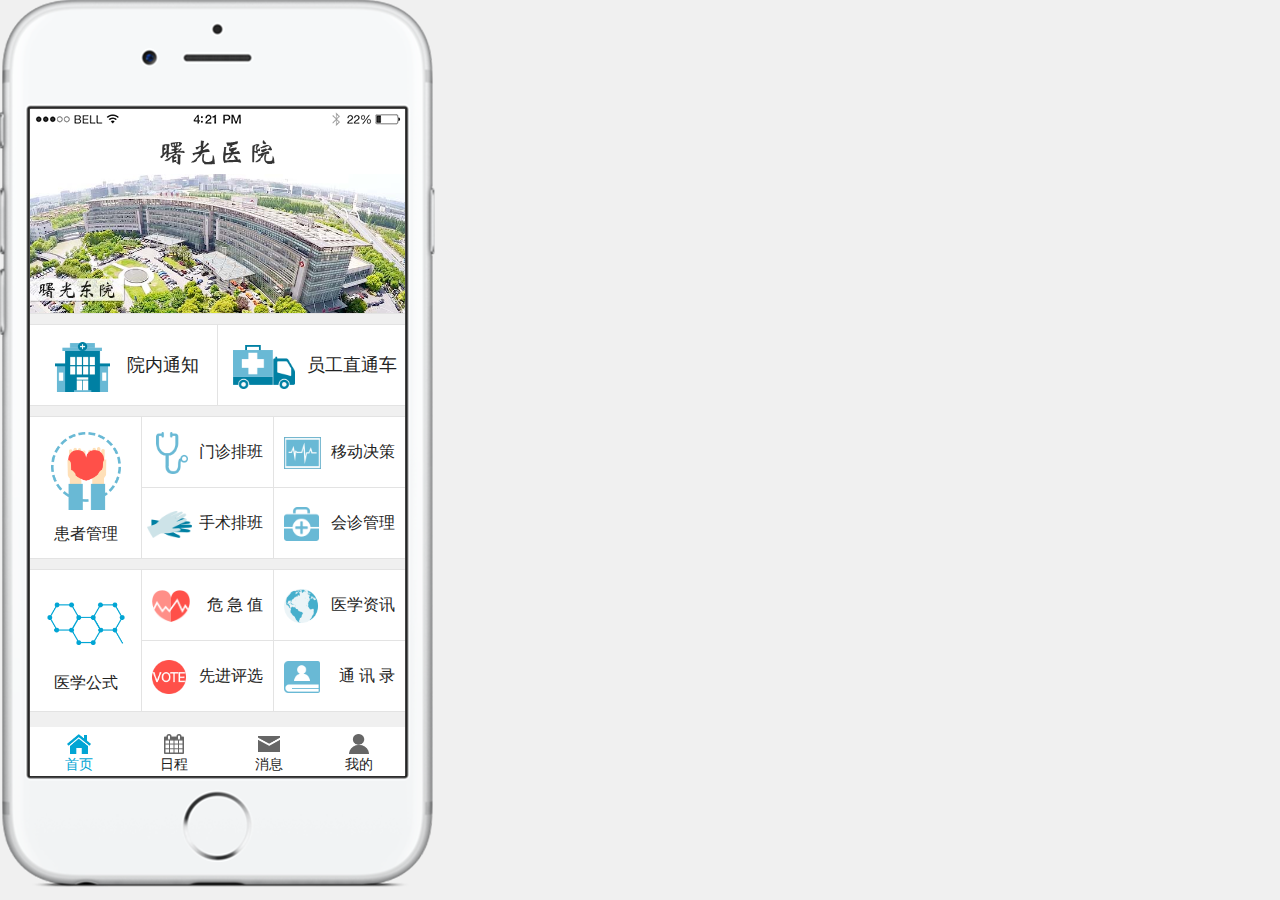
==== index.html @ 3bf9e7c7 "demo" ====
﻿<!doctype html> 
<html lang="en">
<head>
<meta charset='utf-8'>
 <title>曙光医生</title>
 <link rel="stylesheet" href="js/style.css" type='text/css'>
 <script type='text/javascript' src='js/jquery-1.10.1.min.js'></script>
 <script src='js/data.js'></script>
 <script src='js/scroll.js'></script>
 <script>
 window.onload=function(){ 	
  	$('.phone').on('mousedown',function(){return false;});
  	// ------ 消息页加载和滚动 ↓↓↓ ------
  	for(var i=0;i<message_data.length;i++){
  		var oLi=$('<li></li>');oLi.attr('class','ms').appendTo( $('#message_list') );
  		
  		var oP1=$('<p></p>'),oImg=$('<img/>'),oSpan_type=$('<span></span>'),oSpan_time=$('<span></span>');
  		if(message_data[i].type=='会诊消息'){ oImg.attr('src','img/03_message_icon.png').appendTo(oP1); }
  		oSpan_type.html(message_data[i].type).appendTo(oP1); oSpan_time.html(message_data[i].time).appendTo(oP1); 
  		oP1.appendTo(oLi); 

  		var oP2=$('<p></p>'),oSpan_content=$('<span></span>');
  		oSpan_content.html(message_data[i].content).appendTo(oP2);
  		oP2.appendTo(oLi);

  		var oP3=$('<p></p>'),oSpan_status=$('<span></span>'),oSpan_more=$('<span></span>');
  		oSpan_status.html(message_data[i].status).appendTo(oP3);oSpan_more.html(message_data[i].more).appendTo(oP3);
  		oP3.appendTo(oLi);
  	}
  	barScroll($('.bar').get(0),$('.barParent').get(0),$('#message_list').get(0),$('.refresh').get(0),0);
  	
  	// ------ 显示主页 ↓↓↓ ------
  	$('.page').not('#index').css('display','none');
  	$('#patientsBox').hover(function(){ $(this).css('opacity',0.8); },function(){ $(this).css('opacity',1); });

	// ------ Tab栏翻页 ↓↓↓ ------
  	var n=0;
  	var arrGrey=['img/01_tab_icon10.png','img/01_tab_icon20.png','img/01_tab_icon30.png','img/01_tab_icon40.png'];
  	var arrOn=['img/01_tab_icon1.png','img/01_tab_icon2.png','img/01_tab_icon3.png','img/01_tab_icon4.png'];
  	
  	$('.btnTab').hover(function(){ $(this).css('opacity',0.7); },function(){ $(this).css('opacity',1); });
  	$('.btnTab').click(function(){
  		$('.loading').css('display','none');$('.reload').css('display','none');
  		$('.page').eq(n).css('display','none');
  		$('#tab').find('div').eq(n).find('img').attr('src',arrGrey[n]); $('#tab').find('div').eq(n).find('p').css('color','#222');
  		n=$(this).index();
  		$('.page').eq(n).css('display','block');
  		$(this).find('img').attr('src',arrOn[n]); $(this).find('p').css('color','#01a5d4');
  	});
  	
  	// ------ 日历页网络不佳加载动效 ↓↓↓ ------
  	$('#tab').find('div').eq(1).click(function(){
  		$('.loading').css('display','block');setTimeout(function(){ $('.reload').css('display','block'); },500);
  		$('.reBtn').click(function(){
  			$('.reload').css('display','none');setTimeout(function(){ $('.loading').css('display','none'); },1000);
  		});
  	});

  	// ------ banner自动滚及手动滚 ↓↓↓ ------
  	var arrBanner=["img/01_index_banner1.jpg","img/01_index_banner2.jpg"];
  	var bannerBox=$('#banner').find('div');
  	var tm=null;
  	
  	bannerBox.width(375*arrBanner.length);
  	clearInterval(tm); tm=setInterval(bannerStyle,5000);
  	
  	bannerBox.get(0).onmousedown=function(ev){
  		var ev=ev||event;
  		var disX=ev.pageX,disL=$(this).position().left;
  		var onoff=true;
  		var downTime=Date.now();
  
  		clearInterval(tm);clearInterval(this.timer);
  		if(this.setCapture){this.setCapture();}
  		var _this=this;

  		document.onmousemove=function(ev){
  			var ev=ev||event;

			if(ev.pageX<disX){
				bannerBox.css('left',ev.pageX-disX+disL);
			}else{
				if(onoff){ onoff=false;bannerBox.find('img').eq(1).prependTo(bannerBox); }
				bannerBox.css('left',ev.pageX-disX+disL-375);
			}
  		}
  		document.onmouseup=function(ev){
  			var ev=ev||event;
  			document.onmousemove=null;document.onmouseup=null;if(_this.releaseCapture){_this.releaseCapture();}
  			
  			if(ev.pageX<disX){
  				if( disX-ev.pageX > $('#banner').width()/2 || Date.now()-downTime < 300 && disX-ev.pageX > 30 ){
  					bannerStyle(); 
  				}else{ startMove(bannerBox.get(0),{left:'0'},300,'easeIn'); }
  			}else{
  				if( ev.pageX-disX > $('#banner').width()/2 || Date.now()-downTime < 300 && ev.pageX-disX > 30 ){
  					startMove(bannerBox.get(0),{left:'0'},300,'easeIn'); 
  				}else{ bannerStyle(); }
  			}
  			clearInterval(tm);tm=setInterval(bannerStyle,5000);
  		}
  		return false;
  	}
  	function bannerStyle(){
  		startMove(bannerBox.get(0),{left:'-375'},300,'linear',function(){  bannerBox.find('img').eq(0).appendTo(bannerBox);bannerBox.css('left','0'); });
  	}
 }
 </script>
</head>

<body>

<div class='phone'>
	<div class='statusBar'></div>
	<div class='frame'>
		
		<!-- 主页 ↓↓↓ -->
	    <div id='index' class='page'>
			<div class='nav'><img src="img/01_index_SG.png"></div>
			<div class='main'>
				<div id='banner'><div><img src="img/01_index_banner1.JPG"><img src="img/01_index_banner2.jpg"></div></div>
				<div id='view1'>
					<div><img src="img/01_view101.png"><span>院内通知</span></div>
					<div><img src="img/01_view102.png"><span>员工直通车</span></div>
				</div>
				<div id='view2'>
					<div id='patientsBox'><a href="js/patients.html"><img src="img/01_view200.png"><br/><span>患者管理</span></a></div>
					<div>
						<div><img src="img/01_view201.png"><span>门诊排班</span></div>
						<div><img src="img/01_view202.png"><span>移动决策</span></div>
						<div><img src="img/01_view203.png"><span>手术排班</span></div>
						<div><img src="img/01_view204.png"><span>会诊管理</span></div>
					</div>
				</div>
				<div id='view3'>
					<div><img src="img/01_view300.png"><br/><span>医学公式</span></div>
					<div>
						<div><img src="img/01_view301.png"><span>危&nbsp急&nbsp值</span></div>
						<div><img src="img/01_view302.png"><span>医学资讯</span></div>
						<div><img src="img/01_view303.png"><span>先进评选</span></div>
						<div><img src="img/01_view304.png"><span>通&nbsp讯&nbsp录</span></div>
					</div>
				</div>
			</div>
		</div> 
		
		<!-- 日程页面 ↓↓↓ -->
		<div id='calendar' class='page' style='display:none'>
			<div class='nav'><span>日程</span></div>
			<div class='loading'><img src="img/00_loading2.gif"></div>
			<div class='reload'>
				<div>
					<img src=""><p>网络连接失败</p> <div class='reBtn'>重新加载</div>
				</div>
			</div>
			<div class='main'><span>暂无日程</span></div>
		</div>
		
		<!-- 消息页面 ↓↓↓ -->
		<div id='message' class='page'>
			<div class='nav'><span>消息</span><span>0条未读</span></div>
			<div class='main'>
				<div class='barParent'><div class='bar'></div></div>
				<ul id='message_list'> 
					<div class='refresh'><img src="img/00_refresh.png"><p>下拉刷新</p></div> 
				</ul>		
			</div>
		</div> 
		
		<!-- 我的页面 ↓↓↓ -->
		<div id='user' class='page' style='display:none'>
			<div class='nav'><span>我的</span></div>
			<div class='main'>
				<div id='pic'>
					<img src="img/04_user_pic.png">
					<p><span>工号：</span><span>8888</span></p>
					<p><span>姓名：</span><span>主任医生</span></p>
				</div>
				<div id='set'>
					<div><div><img src="img/04_user_icon1.png"></div><span>修改手势密码</span><img src="img/00_blue.png"></div>
					<div><div><img src="img/04_user_icon2.png"></div><span>修改登陆密码</span><img src="img/00_blue.png"></div>
					<div><div><img src="img/04_user_icon3.png"></div><span>检查版本更新</span><img src="img/00_blue.png"></div>
				</div>
				<div id='exit'><span>退出登录</span></div>
			</div>
		</div>
		
		<!-- Tab栏 ↓↓↓  -->
		<div id='tab'>
			<div class='btnTab'> <img src="img/01_tab_icon1.png"><p>首页</p> </div>
			<div class='btnTab'> <img src="img/01_tab_icon20.png"><p>日程</p> </div>
			<div class='btnTab'> <img src="img/01_tab_icon30.png"><p>消息</p> </div>
			<div class='btnTab'> <img src="img/01_tab_icon40.png"><p>我的</p> </div>
		</div>
	</div>
</div>

</body>
</html>
---- js/style.css ----
@keyframes arrowRotate{ from{transform:rotate(0deg);} to{transform:rotate(-180deg);} }
@keyframes backwordsRotate{ from{transform:rotate(-180deg);} to{transform:rotate(0deg);} }
*{margin:0;padding: 0;}
 body{background: #f0f0f0;}
 a{text-decoration: none;color:#222;}
 p,span{font-family:'黑体';color:#222;}
 ul{list-style: none;}

/*网络不佳动画样式 ↓↓↓ */ 
 .loading,.reload{width:375px;height:554px;position:absolute;top:50px;left:0;background: #f0f0f0;text-align: center;display: none;}
 .loading{line-height: 554px;z-index:15;}
 .loading img{width:30px;}
 .reload{z-index:20;}
 .reload>div{width:120px;margin:150px auto;}
 .reload>div>img{width:80px;height:80px;background: #ddd;}
 .reload>div>p{margin: 10px auto;color:#666;line-height: 16px;font-size: 14px;}
 .reload .reBtn{padding:4px 20px;border:1px solid #666;color:#444;border-radius:4px;width:70px;margin:20px auto;font-weight:200;font-size: 15px;cursor:pointer;}
 .reload .reBtn:hover{opacity: 0.7;}

/*滚动条样式 ↓↓↓ */ 
 .barParent{position: absolute;top:2px;width:8px;right:0;z-index: 5;}
 .bar{width:2px;border-radius:2px;background:black;position: absolute;right:3px;top:0;display: none;}

/*模拟刷新动画样式 ↓↓↓ */ 
 .refresh{position: absolute;top:-30px;width:100%;height:16px;}
 .refresh>img{position: absolute;height:16px;left:150px;}
 .refresh>p{position: absolute;height:16px;line-height:16px;font-size: 13px;font-weight: 300;left:180px;color:#444;}
 
/*手机背景样式 ↓↓↓ */
 .phone{width:435px;height:888px;background: url(../img/phone2.png) no-repeat;position: absolute;}
 .statusBar{width:375px;height:20px;background: url(../img/statusBar.png) no-repeat;position: absolute;top:109px;left:30px;}

/*框架样式 ↓↓↓ */
 .frame{width:375px;height:647px;background:#f0f0f0;position:absolute;top:129px;left:30px;}
 #index,#calendar,#message,#user{position: absolute;left:0;top:0;width:375px;height:598px;overflow: hidden;}
 .main{position: absolute;left:0;top:45px;width:100%;height:554px;}
/* #index{display:none;}*/
/* #calendar{display:none;}
 #message{display:none;} 
 #user{display:none;}*/

/*导航栏样式 ↓↓↓ */
 .nav,#tab{width:100%;background: white;position:absolute;left:0;}
 .nav{height:44px;top:0;text-align: center;line-height: 44px;z-index:3;font-size:19px;letter-spacing:2px;border-bottom: 1px solid #e3e3e3;font-weight:400;}
 #index .nav{border-bottom: 1px solid #fff;}
 #index .nav img{height:25px;vertical-align: middle;}
 #message .nav>span:last-child{position:absolute;right:5px;font-size:16px;letter-spacing:0px;}
 
/*主页样式 ↓↓↓ */
 #banner,#view1,#view2,#view3{width:100%;background: white;position: absolute;left:0;}
 #banner{height:139px;top:0;border-bottom: 1px solid #e3e3e3;overflow: hidden;cursor: pointer;}
 #banner>div{height:139px;position:absolute;top:0;left:0;}
 #banner img{width:375px;}
 
 #view1,#view2,#view3{border-top:1px solid #e3e3e3;border-bottom:1px solid #e3e3e3;background:#e3e3e3;}
 #view1 span,#view2 span,#view3 span,#tab p{font-family:'黑体';font-size:18px;color:#222;}
 #view1 span{margin-left:12px;}
 #view1{top:150px;height:80px;}
 #view1 div{height:80px;background:white;position: absolute;top:0;line-height: 80px;}
 #view1 div img{height:44px;vertical-align: middle;margin-left:15px;}
 #view1 div:first-child img{height:50px;margin-left: 25px;margin-right: 5px;}
 #view1 div:first-child{width:187px;left:0;}
 #view1 div:last-child{width:187px;right:0;}
 
 #view2{top:242px;height:141px;}
 #view3{top:395px;height:141px;}
 #view2>div,#view3>div{height:141px;position:absolute;top:0;}
 #view2>div:first-child,#view3>div:first-child{background: white;width:111px;left:0;text-align:center;}
 #view2>div:last-child,#view3>div:last-child{right:0;width:264px;}
 #view2>div:last-child div,#view3>div:last-child div{background: white;width:131px;height:70px;float:left;margin-left:1px;line-height: 70px;}
 #view2>div:last-child div:first-child,#view2>div:last-child div:nth-child(2),#view3>div:last-child div:first-child,#view3>div:last-child div:nth-child(2){margin-bottom: 1px;}
 /*view2,view3的白底样式 ↑↑ */
 #view2>div:first-child img{width:70px;margin-top:15px;margin-bottom:10px;}
 #view3>div:first-child img{width:78px;margin-top:32px;margin-bottom:24px;}
 #view2>div:first-child span,#view3>div:first-child span{font-size:16px;margin:auto;}
 #view2>div:last-child img,#view3>div:last-child img{height:32px;margin-left:10px;vertical-align: middle;}
 #view2>div:last-child div:nth-child(1) img{height:42px;margin-left:14px;}
 #view2>div:last-child div:nth-child(3) img{height:27px;margin-left:5px;}
 #view2>div:last-child div:nth-child(4) img{height:34px;}
 #view3>div:last-child div:nth-child(2) img,#view3>div:last-child div:nth-child(3) img{height:34px;}
 #view2>div:last-child span,#view3>div:last-child span{font-size:16px;float:right;margin-right:10px;}  

/*日程页面样式 ↓↓↓ */
 #calendar .main{text-align: center;}
 #calendar .main span{font-size:36px;color:#ccc;font-weight:200;display: block;margin-top:180px;}

/*消息页面样式 ↓↓↓ */ 
 #message .main{text-align:center;}
 #message .barParent{height:549px;}
 #message_list{width:100%;position: absolute;top:0;}
 .ms{width:350px;height:132px;background: white;border-radius:10px;margin:0 auto;margin-top:15px;line-height: 30px;border:1px solid #e3e3e3;}
 .ms p{width:330px;height:44px;margin:0 auto;text-align:left;border-bottom: 1px solid #e3e3e3;line-height: 44px;position: relative;}
 .ms p:last-child{border-bottom: none;}
 .ms img{height:22px;vertical-align: middle;margin-left:5px;}
 .ms p:first-child span{vertical-align: sub;}
 .ms p:first-child>span:nth-child(2){color:#01a5d4;font-size:17px;font-weight:400;margin-left:7px;}
 .ms p:first-child>span:nth-child(3),.ms p:last-child span:last-child{color:#555;position:absolute;right: 5px;font-size:15px;font-weight:300;}
 .ms p:nth-child(2)>span{font-size:16px;font-weight:300;margin-left:5px;color:#000;}
 .ms p:last-child span:first-child,.ms p:last-child span:last-child{color:#01a5d4;font-size:16px;font-weight:300;margin-left:5px; }  

/*我的页面样式 ↓↓↓ */ 
 #pic,#set,#exit{width:100%;background:#e3e3e3;border-top:1px solid #e3e3e3;border-bottom:1px solid #e3e3e3;margin-bottom: 10px;}
 #pic{height:160px;background: white;text-align: center;border-top:none;}
 #pic img{height:80px;margin-top:12px;margin-bottom:4px;}
 #pic p{text-align: left;width:120px;margin:0 auto;}
 #pic p span:first-child{font-size:15px;font-weight: 400;color:#555;}
 #pic p span:last-child{font-size:16px;}
 #set>div,#exit{width:100%;height:45px;margin-bottom:1px;background: white;line-height:40px;position: relative;}
 #set>div:last-child,#exit{margin-bottom:0;}
 #set>div div{float:left;width:42px;}
 #set>div div img{height:22px;vertical-align: middle;margin-left:13px;}
 #set>div:first-child div img{margin-left: 15px;}
 #set>div:last-child div img{height:18px;margin-left:9px;}
 #set>div span{vertical-align: sub;font-size: 16px;}
 #set>div>img{position: absolute;right:10px;top:16px;height:16px;}
 #exit{text-align: center;line-height: 45px;}
 #exit span{font-size: 18px;}  
 
/*Tab底栏样式 ↓↓↓ */
 #tab{height:49px;bottom:0;z-index:3;line-height:16px;}
 #tab div{position:absolute;top:7px;text-align: center;cursor: pointer;}
 #tab div:first-child{left:35px;}
 #tab div:nth-child(2){left:130px;}
 #tab div:nth-child(3){left:225px;}
 #tab div:last-child{left:315px;}
 #tab img{height:20px;}
 #tab>div:nth-child(3) img{height:16px;margin:2px;}
 #tab p{font-size: 14px;}
 #tab>div:first-child p{color:#01a5d4;}
 
/*患者管理页面 ↓↓↓ */
 #patients .nav{letter-spacing:1px;}
 #patients .nav a{display:block;position: absolute;width:41px;height:100%;text-align: left;}
 #patients .nav img{width:10px;vertical-align: middle;margin-left:8px;}
 #patients .nav img:hover{opacity: 0.7;alpha(opacity=70);}
 #patients .main{height:602px;}
 #function{width:100%;height:85px;background: white;border-bottom: 1px solid #e3e3e3;margin-bottom: 10px;}
 #function li{float:left;width:124px;text-align: center;vertical-align:middle;margin-top:12px;border-right: 1px solid #e3e3e3;}
 #function li:last-child{border-right: none;}
 #function li div{height:40px;}
 #function li img{height:34px;}
 #function li span{color:#01a5d4;}
 #care{width:100%;border-top: 1px solid #e3e3e3;height:505px;}
 #care>div:first-child{width:100%;height:44px;background: white;line-height: 44px;border-bottom: 1px solid #e3e3e3;}
 #care>div>img{height:16px;margin-left:10px;margin-top:-5px;vertical-align: middle;}
 #care>div>span{color:#eb6877;margin-left:10px;font-weight: 400px;font-size: 17px;}
 #patients_list{position: relative;width:100%;height:460px;overflow: hidden;}
 #patients_list .barParent{height:456px;}
 #patients_list ul{position: absolute;width:100%;}
 #patients_list ul>.refresh{top:-35px;}
 #patients_list ul li{width:100%;height:90px;background: white;border-bottom: 1px solid #e3e3e3;position: relative;}
 #patients_list ul li>div{float:left;height:100%;}
 #patients_list ul li>div:first-child{line-height:90px;width:70px;margin-left: 8px;}
 #patients_list ul li>div img{height:60px;vertical-align: middle;}
 #patients_list ul li>div:nth-child(2){width:260px;line-height: 40px;}
 #patients_list ul li>div:nth-child(2)>div{height:43px;margin-top:2px;position:relative;}
 #patients_list .name{font-size:19px;}
 #patients_list .hospital_east, #patients_list .hospital_west,#patients_list .hospitalization,#patients_list .outpatient{font-size:13px;font-weight:300;color:white;margin-left:6px;vertical-align:top;}
 #patients_list .hospital_east,#patients_list .hospital_west{background:#cc292c;border-radius:11px;padding:0 3px;}
 #patients_list .hospital_west{background:#ffa526;}
 #patients_list .hospitalization,#patients_list .outpatient{background:#ff808a;border-radius:3px;padding:0 2px;}
 #patients_list .outpatient{background:#45c3e5;}
 #patients_list .sex,#patients_list .age{position:absolute;font-size:17px;}
 #patients_list .sex{left:140px;}
 #patients_list .age{left:185px;color:#5a5a5a;} 
 #patients_list .department,#patients_list .description{font-size:15px;width:120px;height:34px;line-height:34px;float:left;}
 #patients_list .department span,#patients_list .description span{color:#5a5a5a;}
 #patients_list .description{position:absolute;left:140px;line-height:34px;width:120px;height:auto;}

 #patients_list ul li>img{position: absolute;top:33px;right:15px;height:24px;}
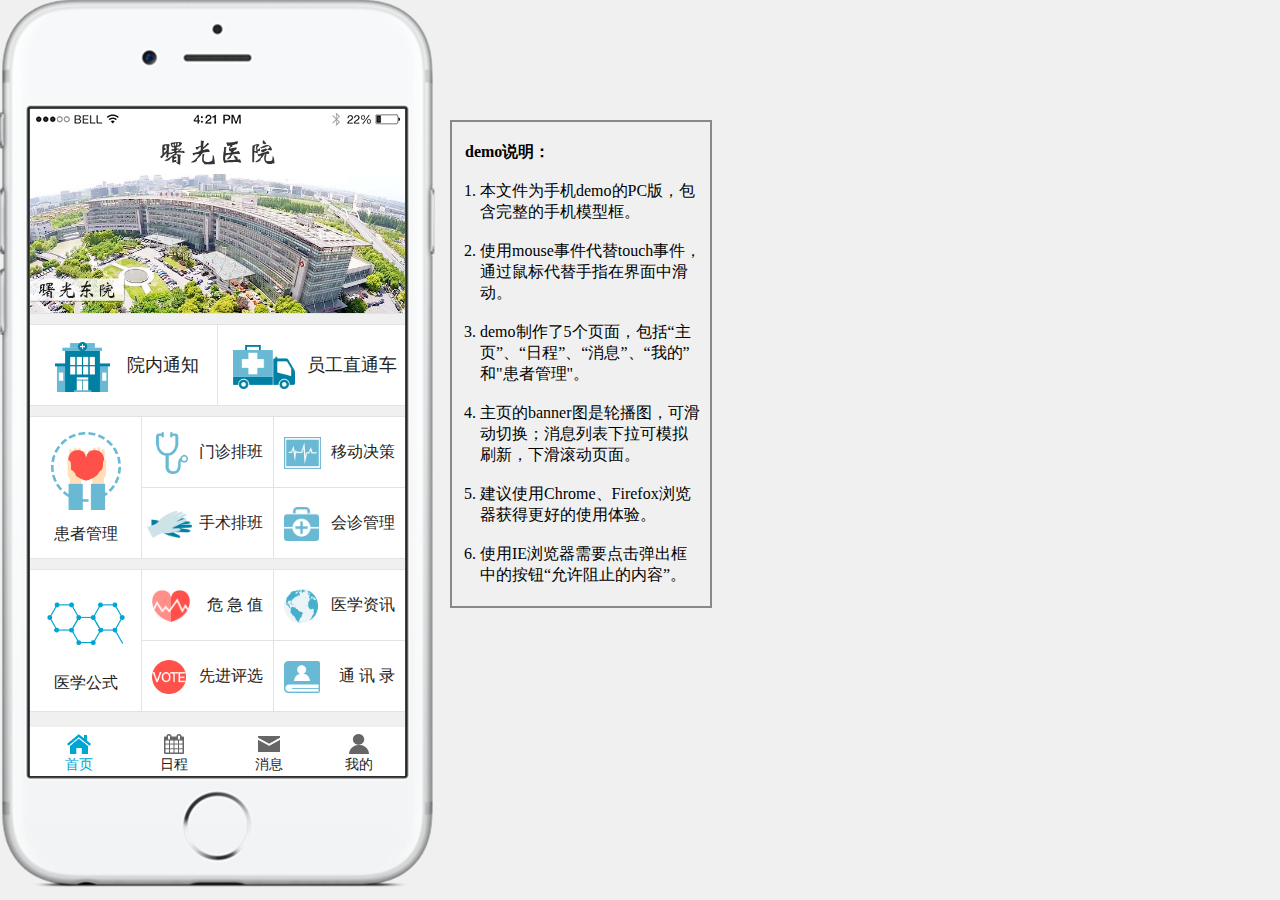
==== commit 2e986cda: "Update index.html" ====
--- a/index.html
+++ b/index.html
@@ -57,7 +57,7 @@
   	});
 
   	// ------ banner自动滚及手动滚 ↓↓↓ ------
-  	var arrBanner=["img/01_index_banner1.jpg","img/01_index_banner2.jpg"];
+  	var arrBanner=["img/01_index_banner1.JPG","img/01_index_banner2.JPG"];
   	var bannerBox=$('#banner').find('div');
   	var tm=null;
   	
@@ -106,10 +106,22 @@
   	}
  }
  </script>
+<style>
+ .readme{position:absolute;top:120px;left:450px;border:2px solid #888;padding:20px 8px 20px 28px;width:222px;}
+ .readme h4{margin-left: -15px;}
+ </style>
 </head>
 
 <body>
-
+<ol class='readme'>
+	<h4>demo说明：</h4><br/>
+	<li>本文件为手机demo的PC版，包含完整的手机模型框。</li><br/>
+	<li>使用mouse事件代替touch事件，通过鼠标代替手指在界面中滑动。</li><br/>
+	<li>demo制作了5个页面，包括“主页”、“日程”、“消息”、“我的”和"患者管理"。</li><br/>
+	<li>主页的banner图是轮播图，可滑动切换；消息列表下拉可模拟刷新，下滑滚动页面。</li><br/>
+	<li>建议使用Chrome、Firefox浏览器获得更好的使用体验。</li><br/>
+	<li>使用IE浏览器需要点击弹出框中的按钮“允许阻止的内容”。</li>
+</ol>
 <div class='phone'>
 	<div class='statusBar'></div>
 	<div class='frame'>
@@ -118,7 +130,7 @@
 	    <div id='index' class='page'>
 			<div class='nav'><img src="img/01_index_SG.png"></div>
 			<div class='main'>
-				<div id='banner'><div><img src="img/01_index_banner1.JPG"><img src="img/01_index_banner2.jpg"></div></div>
+				<div id='banner'><div><img src="img/01_index_banner1.JPG"><img src="img/01_index_banner2.JPG"></div></div>
 				<div id='view1'>
 					<div><img src="img/01_view101.png"><span>院内通知</span></div>
 					<div><img src="img/01_view102.png"><span>员工直通车</span></div>
@@ -196,4 +208,4 @@
 </div>
 
 </body>
-</html>+</html>
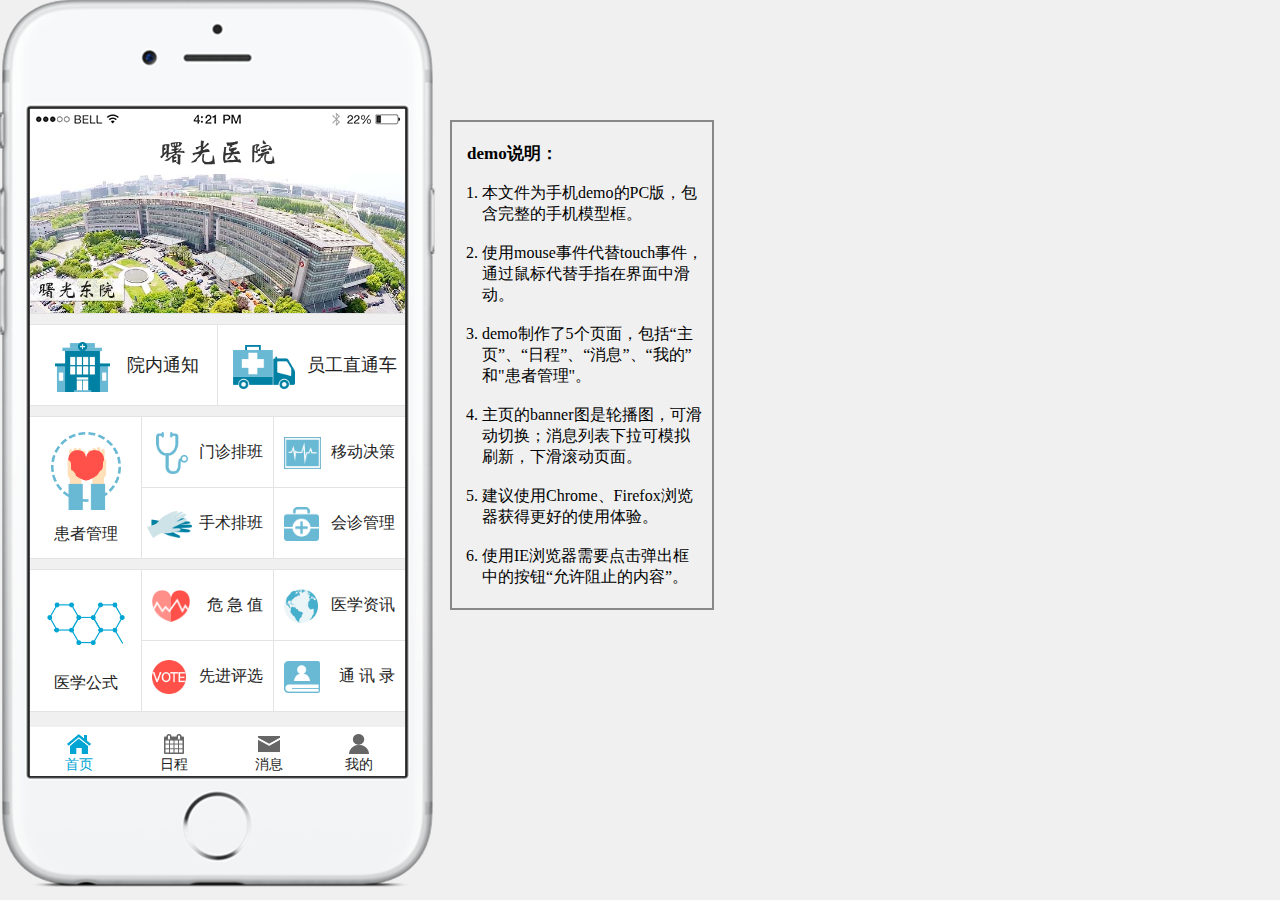
==== commit b97e65ea: "Update index.html" ====
--- a/index.html
+++ b/index.html
@@ -107,8 +107,8 @@
  }
  </script>
 <style>
- .readme{position:absolute;top:120px;left:450px;border:2px solid #888;padding:20px 8px 20px 28px;width:222px;}
- .readme h4{margin-left: -15px;}
+ .readme{position:absolute;top:120px;left:450px;border:2px solid #888;padding:20px 8px 20px 30px;width:222px;}
+ .readme h4{margin-left: -15px;font-size:17px;}
  </style>
 </head>
 
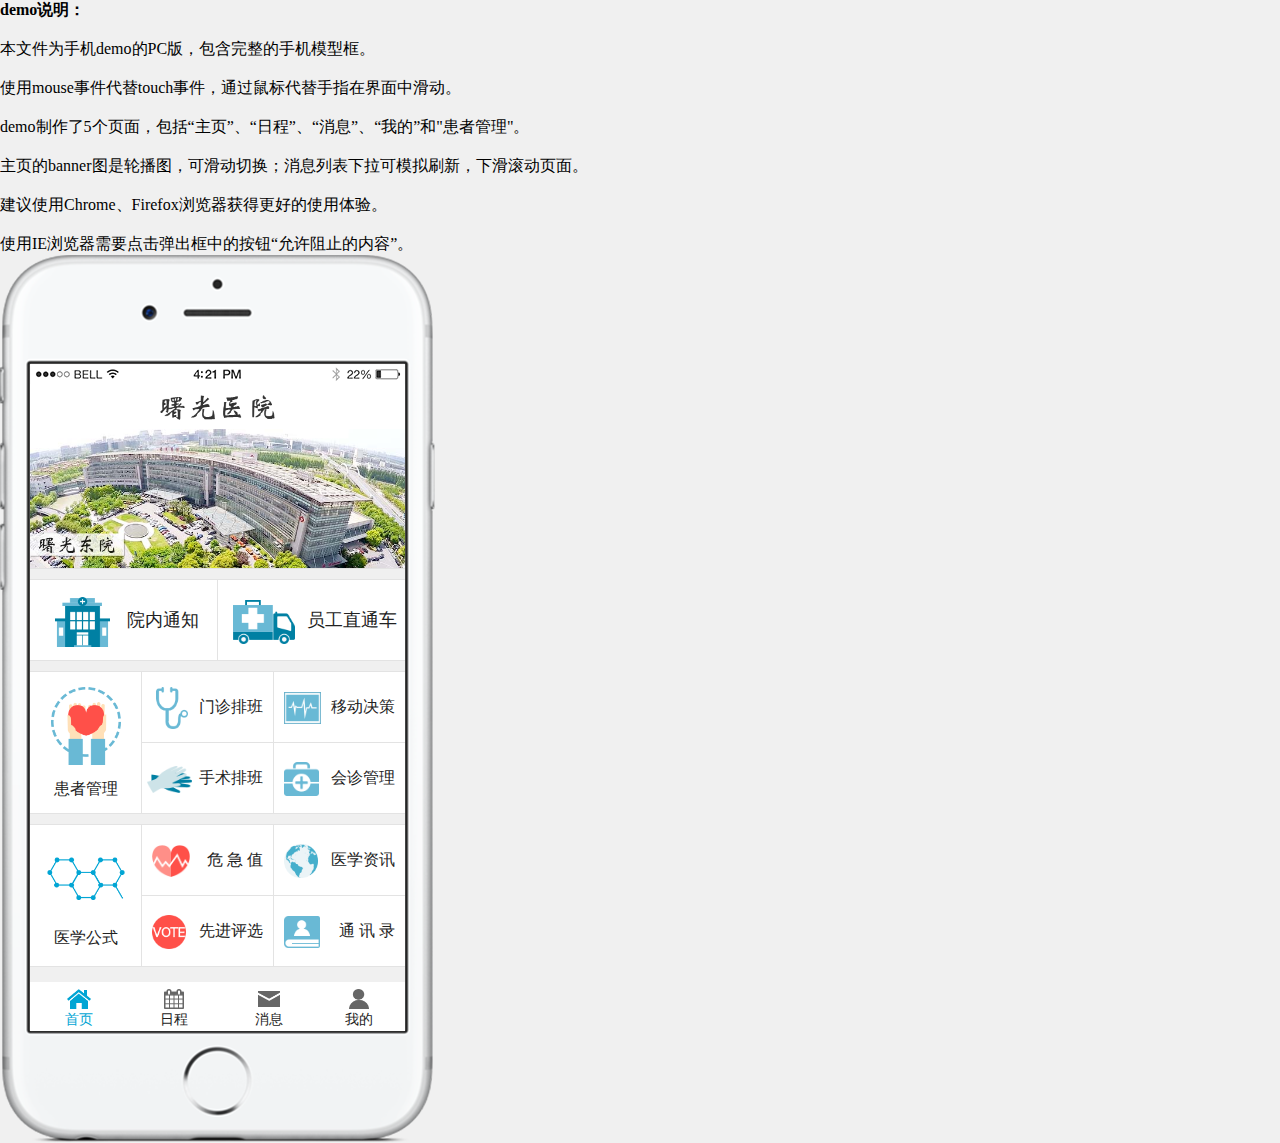
==== commit c4a5a9f6: "Update index.html" ====
--- a/index.html
+++ b/index.html
@@ -106,10 +106,6 @@
   	}
  }
  </script>
-<style>
- .readme{position:absolute;top:120px;left:450px;border:2px solid #888;padding:20px 8px 20px 30px;width:222px;}
- .readme h4{margin-left: -15px;font-size:17px;}
- </style>
 </head>
 
 <body>
